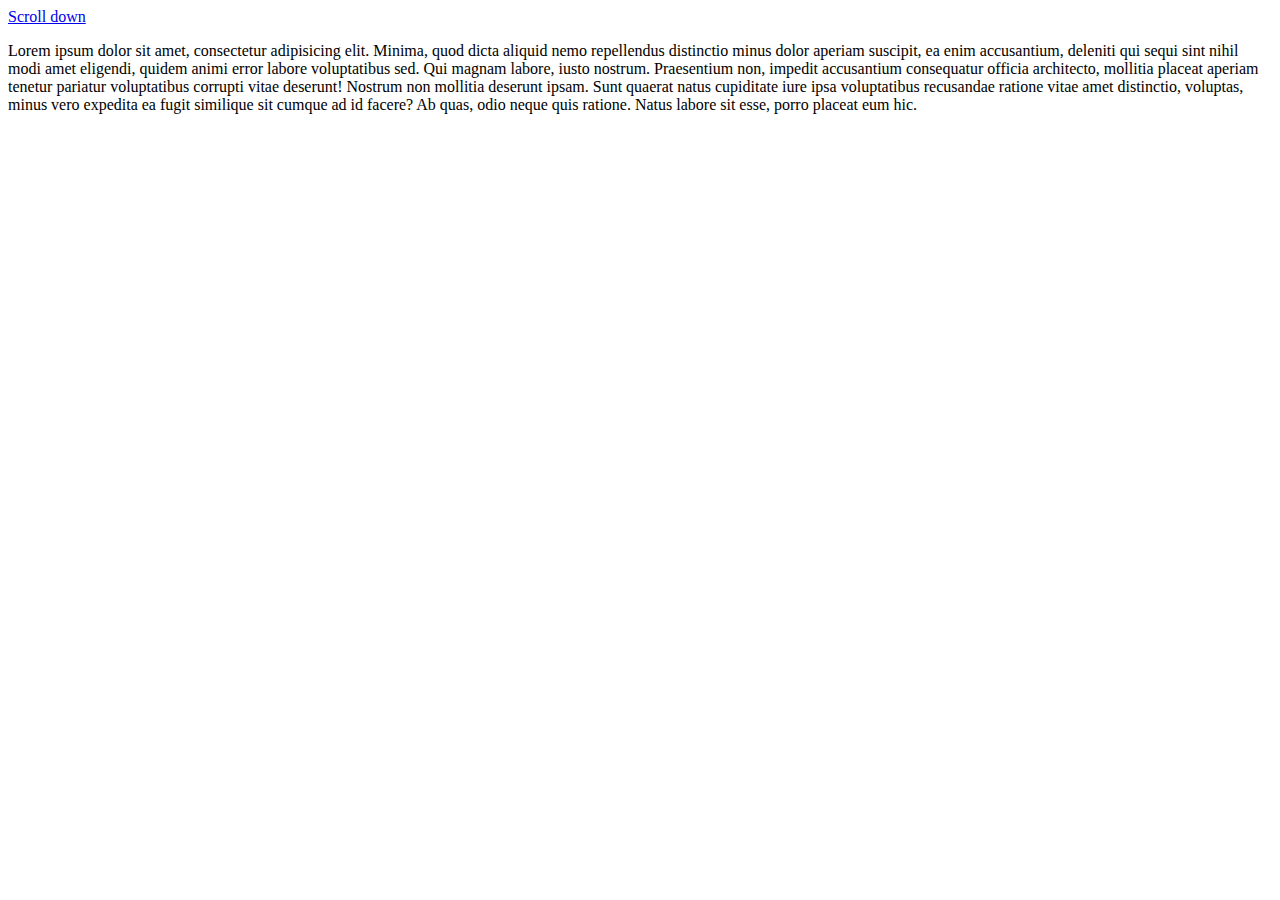
==== project-1.html @ 5540a8fb "initial commit" ====
<!DOCTYPE html>
<html lang="en" class="no-js">
  <head>
    <meta charset="UTF-8" />
    <meta name="viewport" content="width=device-width, initial-scale=1" />

    <link rel="stylesheet" href="css/reset.css" />
    <!-- CSS reset -->
    <link rel="stylesheet" href="css/style.css" />
    <!-- Resource style -->

    <title>Project 1 | CodyHouse</title>
  </head>
  <body>
    <main class="cd-image-mask-effect">
      <section
        class="project-1 cd-project-mask project-selected content-visible center-title"
      >
        <div class="featured-image"></div>

        <a href="#0" class="cd-scroll cd-img-replace">Scroll down</a>

        <div class="cd-project-info">
          <div class="content-wrapper">
            <p>
              Lorem ipsum dolor sit amet, consectetur adipisicing elit. Minima,
              quod dicta aliquid nemo repellendus distinctio minus dolor aperiam
              suscipit, ea enim accusantium, deleniti qui sequi sint nihil modi
              amet eligendi, quidem animi error labore voluptatibus sed. Qui
              magnam labore, iusto nostrum. Praesentium non, impedit accusantium
              consequatur officia architecto, mollitia placeat aperiam tenetur
              pariatur voluptatibus corrupti vitae deserunt! Nostrum non
              mollitia deserunt ipsam. Sunt quaerat natus cupiditate iure ipsa
              voluptatibus recusandae ratione vitae amet distinctio, voluptas,
              minus vero expedita ea fugit similique sit cumque ad id facere? Ab
              quas, odio neque quis ratione. Natus labore sit esse, porro
              placeat eum hic.
            </p>
          </div>
        </div>
      </section>
    </main>

    <script src="https://ajax.googleapis.com/ajax/libs/jquery/3.0.0/jquery.min.js"></script>
    <script>
      if (!window.jQuery)
        document.write('<script src="js/jquery-3.0.0.min.js"><\/script>');
    </script>
    <script src="js/main.js"></script>
    <!-- Resource jQuery -->
  </body>
</html>
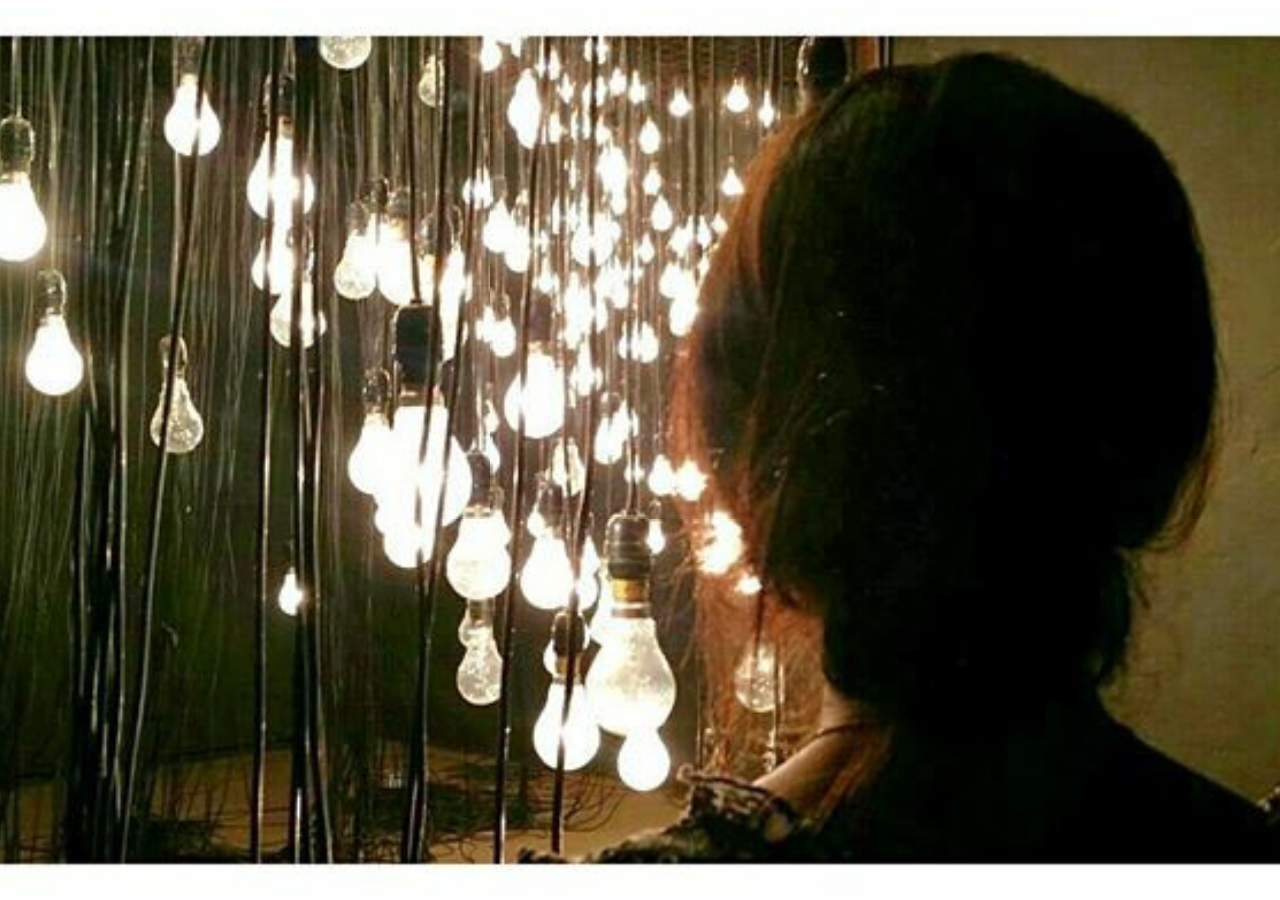
==== commit b8d194bc: "'finished'" ====
--- a/project-1.html
+++ b/project-1.html
@@ -3,13 +3,14 @@
   <head>
     <meta charset="UTF-8" />
     <meta name="viewport" content="width=device-width, initial-scale=1" />
+    <link href="https://fonts.googleapis.com/css?family=Josefin+Sans:400,400i,600,600i,700" rel="stylesheet">
 
+    <link rel="stylesheet" href="css/bootstrap.min.css"/>
+    <link rel="stylesheet" href="css/font-awesome.min.css"/>
+    <link rel="stylesheet" href="css/magnific-popup.css"/>
     <link rel="stylesheet" href="css/reset.css" />
-    <!-- CSS reset -->
     <link rel="stylesheet" href="css/style.css" />
-    <!-- Resource style -->
-
-    <title>Project 1 | CodyHouse</title>
+    <title>Present</title>
   </head>
   <body>
     <main class="cd-image-mask-effect">
@@ -22,20 +23,16 @@
 
         <div class="cd-project-info">
           <div class="content-wrapper">
-            <p>
-              Lorem ipsum dolor sit amet, consectetur adipisicing elit. Minima,
-              quod dicta aliquid nemo repellendus distinctio minus dolor aperiam
-              suscipit, ea enim accusantium, deleniti qui sequi sint nihil modi
-              amet eligendi, quidem animi error labore voluptatibus sed. Qui
-              magnam labore, iusto nostrum. Praesentium non, impedit accusantium
-              consequatur officia architecto, mollitia placeat aperiam tenetur
-              pariatur voluptatibus corrupti vitae deserunt! Nostrum non
-              mollitia deserunt ipsam. Sunt quaerat natus cupiditate iure ipsa
-              voluptatibus recusandae ratione vitae amet distinctio, voluptas,
-              minus vero expedita ea fugit similique sit cumque ad id facere? Ab
-              quas, odio neque quis ratione. Natus labore sit esse, porro
-              placeat eum hic.
-            </p>
+            <section class="intro-section">
+              <div class="container text-center" >
+                <div class="row">
+                  <div class="col-xl-10 offset-xl-1" style="padding:0;">
+                    <h2 class="section-title">Count not the candles… <br/><span>see the lights they give.</span></h2>
+                    <h2 class="section-title"> Count not the years, <br/><span>but the life you live.</span></h2>
+                  </div>
+                </div>
+              </div>
+            </section>
           </div>
         </div>
       </section>
--- a/css/style.css
+++ b/css/style.css
@@ -0,0 +1,1339 @@
+/* -------------------------------- 
+
+Primary style
+
+-------------------------------- */
+*, *::after, *::before {
+  box-sizing: border-box;
+}
+
+html {
+  font-size: 62.5%;
+}
+
+body {
+  font-size: 1.6rem;
+  font-family: "Roboto", sans-serif;
+  color: #0f293d;
+  background-color: white;
+  -webkit-font-smoothing: antialiased;
+  -moz-osx-font-smoothing: grayscale;
+}
+
+a {
+  color: #f6f9e7;
+  text-decoration: none;
+}
+
+img {
+  max-width: 100%;
+}
+
+.cd-img-replace {
+  /* replace text with image */
+  color: transparent;
+  white-space: nowrap;
+  text-indent: 100%;
+  overflow: hidden;
+}
+
+/* -------------------------------- 
+
+Main Components 
+
+-------------------------------- */
+.cd-image-mask-effect {
+  min-height: 100vh;
+}
+
+.cd-project-mask {
+  position: relative;
+  height: 100vh;
+  width: 100%;
+  overflow: hidden;
+}
+
+.cd-project-mask h1 {
+  position: absolute;
+  z-index: 1;
+  top: 5%;
+  left: 5%;
+  font-size: 2.4rem;
+  font-weight: 300;
+  -webkit-transition: opacity .4s;
+  transition: opacity .4s;
+}
+
+.cd-project-mask.center-title h1 {
+  /* this class is used to center the project title when a project is active */
+  left: 50%;
+  top: 50%;
+  bottom: auto;
+  right: auto;
+  -webkit-transform: translateX(-50%) translateY(-50%);
+      -ms-transform: translateX(-50%) translateY(-50%);
+          transform: translateX(-50%) translateY(-50%);
+  color: white;
+}
+
+.project-view .cd-project-mask:not(.project-selected) {
+  /* the project-view class is added to the .cd-image-mask-effect element when a project is selected - hide all not selected projects */
+  position: absolute;
+  top: 0;
+  left: 0;
+  opacity: 0;
+  visibility: hidden;
+}
+
+.cd-project-mask .featured-image,
+.cd-project-mask .mask {
+  /* Force hardware acceleration */
+  -webkit-transform: translateZ(0);
+          transform: translateZ(0);
+  -webkit-backface-visibility: hidden;
+          backface-visibility: hidden;
+  will-change: transform, opacity;
+}
+
+.cd-project-mask .featured-image {
+  /* project intro image */
+  position: absolute;
+  left: 50%;
+  top: 50%;
+  bottom: auto;
+  right: auto;
+  -webkit-transform: translateX(-50%) translateY(-50%);
+      -ms-transform: translateX(-50%) translateY(-50%);
+          transform: translateX(-50%) translateY(-50%);
+  height: 100%;
+  width: 100%;
+  background: url(../img/img-01.jpg) no-repeat center center;
+  background-size: cover;
+}
+
+.cd-project-mask .mask {
+  position: absolute;
+  left: 50%;
+  top: 50%;
+  bottom: auto;
+  right: auto;
+  -webkit-transform: translateX(-50%) translateY(-50%);
+      -ms-transform: translateX(-50%) translateY(-50%);
+          transform: translateX(-50%) translateY(-50%);
+  width: 300px;
+  height: 300px;
+}
+
+.cd-project-mask .mask img {
+  display: block;
+}
+
+.cd-project-mask .mask .mask-border {
+  /* this is used to create a frame around the mask */
+  position: absolute;
+}
+
+.cd-project-mask .mask .mask-border-top,
+.cd-project-mask .mask .mask-border-bottom {
+  /* this is used to create a frame around the mask */
+  height: calc(50vh - 150px + 10px);
+  width: 100vw;
+  left: 50%;
+  right: auto;
+  -webkit-transform: translateX(-50%);
+      -ms-transform: translateX(-50%);
+          transform: translateX(-50%);
+}
+
+.cd-project-mask .mask .mask-border-top {
+  bottom: calc(100% - 10px);
+}
+
+.cd-project-mask .mask .mask-border-bottom {
+  top: calc(100% - 10px);
+}
+
+.cd-project-mask .mask .mask-border-left,
+.cd-project-mask .mask .mask-border-right {
+  /* this is used to create a frame around the mask */
+  height: 100vh;
+  width: calc(50vw - 150px + 10px);
+  top: 50%;
+  bottom: auto;
+  -webkit-transform: translateY(-50%);
+      -ms-transform: translateY(-50%);
+          transform: translateY(-50%);
+}
+
+.cd-project-mask .mask .mask-border-left {
+  left: calc(100% - 10px);
+}
+
+.cd-project-mask .mask .mask-border-right {
+  right: calc(100% - 10px);
+}
+
+.cd-project-mask .project-trigger,
+.cd-project-mask .project-close {
+  position: absolute;
+  z-index: 3;
+  right: 5%;
+}
+
+.cd-project-mask .project-trigger {
+  bottom: 10%;
+  color: #0f293d;
+  font-family: "Lora", serif;
+  font-style: italic;
+  font-weight: bold;
+  text-decoration: underline;
+  -webkit-transition: opacity .4s;
+  transition: opacity .4s;
+}
+
+.cd-project-mask .project-trigger:hover {
+  opacity: .8;
+}
+
+.cd-project-mask .project-close {
+  /* this is the 'X' icon - visible when a project has been selected */
+  top: 24px;
+  height: 48px;
+  width: 48px;
+  border-radius: 50%;
+  background: rgba(0, 0, 0, 0.6);
+  -webkit-transform: scale(0);
+      -ms-transform: scale(0);
+          transform: scale(0);
+  -webkit-transition: -webkit-transform .3s;
+  transition: -webkit-transform .3s;
+  transition: transform .3s;
+  transition: transform .3s, -webkit-transform .3s;
+}
+
+.cd-project-mask .project-close:hover {
+  background: black;
+}
+
+.cd-project-mask .project-close::after, .cd-project-mask .project-close::before {
+  /* the 'X' lines */
+  content: '';
+  position: absolute;
+  width: 18px;
+  height: 2px;
+  top: 50%;
+  left: 50%;
+  background: white;
+}
+
+.cd-project-mask .project-close::before {
+  -webkit-transform: translateX(-50%) translateY(-50%) rotate(45deg);
+      -ms-transform: translateX(-50%) translateY(-50%) rotate(45deg);
+          transform: translateX(-50%) translateY(-50%) rotate(45deg);
+}
+
+.cd-project-mask .project-close::after {
+  -webkit-transform: translateX(-50%) translateY(-50%) rotate(-45deg);
+      -ms-transform: translateX(-50%) translateY(-50%) rotate(-45deg);
+          transform: translateX(-50%) translateY(-50%) rotate(-45deg);
+}
+
+.cd-project-mask.project-selected .project-trigger {
+  /* hide .project-trigger when a project has been selected */
+  opacity: 0;
+  visibility: hidden;
+}
+
+.cd-project-mask.project-selected .project-close {
+  /* show the 'X' icon when a project has been selected */
+  -webkit-transform: scale(1);
+      -ms-transform: scale(1);
+          transform: scale(1);
+  -webkit-transition: background .3s, -webkit-transform .3s .6s;
+  transition: background .3s, -webkit-transform .3s .6s;
+  transition: transform .3s .6s, background .3s;
+  transition: transform .3s .6s, background .3s, -webkit-transform .3s .6s;
+}
+
+.cd-project-mask.project-selected .featured-image {
+  -webkit-transform: translateX(-50%) translateY(-50%) scale(1.15);
+      -ms-transform: translateX(-50%) translateY(-50%) scale(1.15);
+          transform: translateX(-50%) translateY(-50%) scale(1.15);
+  -webkit-transition: -webkit-transform .6s;
+  transition: -webkit-transform .6s;
+  transition: transform .6s;
+  transition: transform .6s, -webkit-transform .6s;
+}
+
+.cd-project-mask.project-selected .mask {
+  /* mask scale value is set using js */
+  opacity: 0;
+  -webkit-transition: opacity .3s .3s, -webkit-transform .6s 0s;
+  transition: opacity .3s .3s, -webkit-transform .6s 0s;
+  transition: transform .6s 0s, opacity .3s .3s;
+  transition: transform .6s 0s, opacity .3s .3s, -webkit-transform .6s 0s;
+  -webkit-transition-timing-function: cubic-bezier(0.59, 0.05, 0.82, 0.13);
+          transition-timing-function: cubic-bezier(0.59, 0.05, 0.82, 0.13);
+}
+
+.cd-project-mask.scaling-down.project-selected .project-close {
+  /* the scaling-down class is added to the project when the user closes it */
+  -webkit-transform: scale(0);
+      -ms-transform: scale(0);
+          transform: scale(0);
+  -webkit-transition: -webkit-transform .3s 0s;
+  transition: -webkit-transform .3s 0s;
+  transition: transform .3s 0s;
+  transition: transform .3s 0s, -webkit-transform .3s 0s;
+}
+
+.cd-project-mask.scaling-down.project-selected .featured-image {
+  /* the scaling-down class is added to the project when the user closes it */
+  -webkit-transform: translateX(-50%) translateY(-50%);
+      -ms-transform: translateX(-50%) translateY(-50%);
+          transform: translateX(-50%) translateY(-50%);
+  -webkit-transition: -webkit-transform 1s;
+  transition: -webkit-transform 1s;
+  transition: transform 1s;
+  transition: transform 1s, -webkit-transform 1s;
+}
+
+.cd-project-mask.scaling-down.project-selected .mask {
+  /* the scaling-down class is added to the project when the user closes it */
+  opacity: 1;
+  -webkit-transition: opacity .3s, -webkit-transform 1s 0s;
+  transition: opacity .3s, -webkit-transform 1s 0s;
+  transition: transform 1s 0s, opacity .3s;
+  transition: transform 1s 0s, opacity .3s, -webkit-transform 1s 0s;
+  -webkit-transition-timing-function: cubic-bezier(0.08, 0.37, 0.13, 0.99);
+          transition-timing-function: cubic-bezier(0.08, 0.37, 0.13, 0.99);
+}
+
+.cd-project-mask.no-transition .mask {
+  /* the no-transition class is used during window resize - remove transition while resetting mask scale */
+  -webkit-transition: none;
+  transition: none;
+}
+
+.cd-project-mask.dark-bg h1, .cd-project-mask.dark-bg .project-trigger {
+  color: white;
+}
+
+@media only screen and (max-height: 390px) {
+  .cd-project-mask .mask {
+    width: 76vh;
+    height: 76vh;
+  }
+  .cd-project-mask .mask .mask-border-top, .cd-project-mask .mask .mask-border-bottom {
+    /* height -> 50vh - 38vh + 10px */
+    height: calc(12vh + 10px);
+  }
+  .cd-project-mask .mask .mask-border-left, .cd-project-mask .mask .mask-border-right {
+    width: calc(50vw - 38vh + 10px);
+  }
+}
+
+@media only screen and (min-width: 768px) {
+  .cd-project-mask h1 {
+    font-size: 3rem;
+  }
+  .cd-project-mask .mask {
+    width: 480px;
+    height: 480px;
+  }
+  .cd-project-mask .mask .mask-border-top, .cd-project-mask .mask .mask-border-bottom {
+    height: calc(50vh - 240px  + 10px);
+  }
+  .cd-project-mask .mask .mask-border-left, .cd-project-mask .mask .mask-border-right {
+    width: calc(50vw - 240px  + 10px);
+  }
+  .cd-project-mask .project-trigger {
+    font-size: 2rem;
+  }
+}
+
+@media only screen and (min-width: 768px) and (max-height: 630px) {
+  .cd-project-mask .mask {
+    width: 76vh;
+    height: 76vh;
+  }
+  .cd-project-mask .mask .mask-border-top, .cd-project-mask .mask .mask-border-bottom {
+    /* height -> 50vh - 38vh + 10px */
+    height: calc(12vh + 10px);
+  }
+  .cd-project-mask .mask .mask-border-left, .cd-project-mask .mask .mask-border-right {
+    width: calc(50vw - 38vh + 10px);
+  }
+}
+
+@media only screen and (min-width: 1170px) {
+  .cd-project-mask h1 {
+    font-size: 4.3rem;
+  }
+  .cd-project-mask.center-title h1 {
+    font-size: 6rem;
+  }
+  .cd-project-mask .mask {
+    width: 640px;
+    height: 640px;
+  }
+  .cd-project-mask .mask .mask-border-top, .cd-project-mask .mask .mask-border-bottom {
+    height: calc(50vh - 320px  + 10px);
+  }
+  .cd-project-mask .mask .mask-border-left, .cd-project-mask .mask .mask-border-right {
+    width: calc(50vw - 320px  + 10px);
+  }
+  .cd-project-mask .project-trigger {
+    font-size: 2.4rem;
+  }
+}
+
+@media only screen and (min-width: 1170px) and (max-height: 840px) {
+  .cd-project-mask .mask {
+    width: 76vh;
+    height: 76vh;
+  }
+  .cd-project-mask .mask .mask-border-top, .cd-project-mask .mask .mask-border-bottom {
+    /* height -> 50vh - 38vh + 10px */
+    height: calc(12vh + 10px);
+  }
+  .cd-project-mask .mask .mask-border-left, .cd-project-mask .mask .mask-border-right {
+    width: calc(50vw - 38vh + 10px);
+  }
+}
+
+.cd-project-mask.project-1 {
+  background-color: #a6dad3;
+}
+
+.cd-project-mask.project-1 .mask-border {
+  background-color: #a6dad3;
+}
+
+.cd-project-mask.project-2 {
+  background-color: #f6f9e7;
+}
+
+.cd-project-mask.project-2 .mask-border {
+  background-color: #f6f9e7;
+}
+
+.cd-project-mask.project-2 .featured-image {
+  background-image: url(../img/img-02.jpg);
+}
+
+.cd-project-mask.project-3 {
+  background-color: #ff8d78;
+}
+
+.cd-project-mask.project-3 .mask-border {
+  background-color: #ff8d78;
+}
+
+.cd-project-mask.project-3 .featured-image {
+  background-image: url(../img/img-03.jpg);
+}
+
+.cd-project-mask.project-4 {
+  background-color: #ea5056;
+}
+
+.cd-project-mask.project-4 .mask-border {
+  background-color: #ea5056;
+}
+
+.cd-project-mask.project-4 .featured-image {
+  background-image: url(../img/img-04.jpg);
+}
+
+.cd-project-mask.project-5 {
+  background-color: #0f293d;
+}
+
+.cd-project-mask.project-5 .mask-border {
+  background-color: #0f293d;
+}
+
+.cd-project-mask.project-5 .featured-image {
+  background-image: url(../img/img-05.jpg);
+}
+
+.cd-scroll {
+  /* scroll down arrow */
+  position: fixed;
+  z-index: 3;
+  top: calc(100% - 100px);
+  left: 50%;
+  right: auto;
+  -webkit-transform: translateX(-50%);
+      -ms-transform: translateX(-50%);
+          transform: translateX(-50%);
+  height: 48px;
+  width: 48px;
+  background: transparent url(../img/cd-arrow.svg) no-repeat center center;
+  opacity: 0;
+  visibility: hidden;
+  -webkit-transition: opacity .4s, visibility .4s;
+  transition: opacity .4s, visibility .4s;
+}
+
+.content-visible .cd-scroll {
+  opacity: 1;
+  visibility: visible;
+  -webkit-animation: cd-translate 1.2s 1s;
+          animation: cd-translate 1.2s 1s;
+  -webkit-animation-iteration-count: 2;
+          animation-iteration-count: 2;
+  -webkit-transition: opacity .4s .6s, visibility .4s .6s;
+  transition: opacity .4s .6s, visibility .4s .6s;
+}
+
+.scrolling .cd-scroll {
+  opacity: 0;
+  visibility: hidden;
+}
+
+.cd-project-info {
+  /* project content */
+  position: absolute;
+  z-index: 2;
+  top: 0;
+  left: 0;
+  width: 100%;
+  height: 100%;
+  overflow: auto;
+  opacity: 0;
+  visibility: hidden;
+  -webkit-transition: opacity .4s, visibility .4s;
+  transition: opacity .4s, visibility .4s;
+}
+
+.cd-project-info::before {
+  /* use to push the .content-wrapper below the project image */
+  content: '';
+  display: block;
+  height: 100%;
+  width: 100%;
+  pointer-events: none;
+}
+
+.cd-project-info .content-wrapper {
+  position: relative;
+  z-index: 2;
+  padding: 2em 0 3em;
+  background-color: white;
+}
+
+.cd-project-info .content-wrapper > * {
+  width: 90%;
+  margin: 0 auto;
+  color: #4b5f6e;
+  font-weight: 400;
+}
+
+.cd-project-info .content-wrapper p {
+  margin-bottom: 2em;
+  line-height: 1.6;
+}
+
+.content-visible .cd-project-info {
+  -webkit-overflow-scrolling: touch;
+  opacity: 1;
+  visibility: visible;
+  -webkit-transition: opacity 0s, visibility 0s;
+  transition: opacity 0s, visibility 0s;
+}
+
+@media only screen and (min-width: 1170px) {
+  .cd-project-info .content-wrapper {
+    padding: 4em 0;
+  }
+  .cd-project-info .content-wrapper > * {
+    font-size: 2rem;
+    line-height: 1.8;
+  }
+}
+
+/* -------------------------------- 
+
+Keyframes 
+
+-------------------------------- */
+@-webkit-keyframes cd-translate {
+  0%, 100% {
+    -webkit-transform: translateX(-50%);
+            transform: translateX(-50%);
+  }
+  50% {
+    -webkit-transform: translateY(10px) translateX(-50%);
+            transform: translateY(10px) translateX(-50%);
+  }
+}
+@keyframes cd-translate {
+  0%, 100% {
+    -webkit-transform: translateX(-50%);
+            transform: translateX(-50%);
+  }
+  50% {
+    -webkit-transform: translateY(10px) translateX(-50%);
+            transform: translateY(10px) translateX(-50%);
+  }
+}
+
+
+/* =================================
+------------------------------------
+  Riddle - Portfolio
+  Version: 1.0
+ ------------------------------------ 
+ ====================================*/
+
+/*----------------------------------------*/
+/* Template default CSS
+/*----------------------------------------*/
+
+html,
+body {
+  height: 100%;
+  font-family: 'Josefin Sans', sans-serif;
+}
+
+h1,
+h2,
+h3,
+h4,
+h5,
+h6 {
+  color: #001418;
+  margin: 0;
+  font-weight: 600;
+  font-family: 'Josefin Sans', sans-serif;
+}
+
+p {
+  font-size: 18px;
+  color: #979797;
+  line-height: 1.8;
+}
+
+img {
+  max-width: 100%;
+}
+
+input:focus,
+select:focus,
+button:focus,
+textarea:focus {
+  outline: none;
+}
+
+a:hover,
+a:focus {
+  text-decoration: none;
+  outline: none;
+}
+
+ul,
+ol {
+  padding: 0;
+  margin: 0;
+}
+
+/*------------------------
+  Helper css
+--------------------------*/
+.body-pad {
+  padding: 0 40px;
+}
+
+.spad {
+  padding: 100px 0;
+}
+
+.pt100 {
+  padding-top: 100px;
+}
+
+.set-bg {
+  background-repeat: no-repeat;
+  background-size: cover;
+}
+
+.section-title {
+  font-size: 60px;
+}
+
+.section-title span {
+  color: #979797;
+}
+
+/*------------------------
+  Common Elements
+--------------------------*/
+.element {
+  margin-bottom: 100px;
+}
+
+.element:last-child {
+  margin-bottom: 0;
+}
+
+/*=== Preloder ===*/
+#preloder {
+  position: fixed;
+  width: 100%;
+  height: 100%;
+  top: 0;
+  left: 0;
+  z-index: 999999;
+  background: #fff;
+}
+
+.loader {
+  width: 30px;
+  height: 30px;
+  border: 3px solid #000;
+  position: absolute;
+  top: 50%;
+  left: 50%;
+  margin-top: -13px;
+  margin-left: -13px;
+  border-radius: 60px;
+  border-left-color: transparent;
+  animation: loader 0.8s linear infinite;
+  -webkit-animation: loader 0.8s linear infinite;
+}
+
+@keyframes loader {
+  0% {
+    -webkit-transform: rotate(0deg);
+            transform: rotate(0deg);
+  }
+  50% {
+    -webkit-transform: rotate(180deg);
+            transform: rotate(180deg);
+  }
+  100% {
+    -webkit-transform: rotate(360deg);
+            transform: rotate(360deg);
+  }
+}
+
+@-webkit-keyframes loader {
+  0% {
+    -webkit-transform: rotate(0deg);
+  }
+  50% {
+    -webkit-transform: rotate(180deg);
+  }
+  100% {
+    -webkit-transform: rotate(360deg);
+  }
+}
+
+/*=== Buttons ===*/
+.site-btn {
+  display: inline-block;
+  font-size: 14px;
+  min-width: 140px;
+  text-align: center;
+  padding: 15px 10px;
+  position: relative;
+  color: #fff;
+  border: none;
+  background-color: #000;
+  margin-right: 15px;
+  z-index: 1;
+}
+
+.site-btn.btn-fade {
+  background-color: #979797;
+}
+
+.site-btn.btn-line {
+  background: none;
+  border: 2px solid #000;
+  color: #000;
+  padding: 13px 10px;
+}
+
+.site-btn.btn-line:hover {
+  color: #000;
+}
+
+.site-btn.btn-line-fade {
+  background: none;
+  border: 2px solid #979797;
+  color: #979797;
+  padding: 13px 10px;
+}
+
+.site-btn.btn-line-fade:hover {
+  color: #979797;
+}
+
+.site-btn:hover {
+  color: #fff;
+}
+
+/*===  Accordion  ===*/
+.accordion-area .panel {
+  margin-bottom: 30px;
+}
+
+.accordion-area .panel-header {
+  background: #000;
+  color: #fff;
+  display: block;
+  padding: 12px 50px;
+  padding-left: 30px;
+  font-size: 14px;
+  font-weight: 600;
+  position: relative;
+  border: 2px solid #000;
+  -webkit-transition: all 0.4s ease-out 0s;
+  -o-transition: all 0.4s ease-out 0s;
+  transition: all 0.4s ease-out 0s;
+}
+
+.accordion-area .panel-header.active {
+  background: transparent;
+  color: #000;
+}
+
+.accordion-area .panel-header.active .panel-link:after {
+  content: "-";
+  color: #000;
+}
+
+.accordion-area .panel-header.active .panel-link.collapsed:after {
+  content: "+";
+}
+
+.accordion-area .panel-link {
+  position: absolute;
+  right: 0;
+  top: 0;
+  height: 100%;
+  width: 50px;
+  border: none;
+  cursor: pointer;
+  background: transparent;
+}
+
+.accordion-area .panel-body p {
+  font-size: 14px;
+  margin-bottom: 0;
+  padding-top: 25px;
+}
+
+.accordion-area .panel-body {
+  padding: 0 5px;
+}
+
+.accordion-area .panel-link:after {
+  content: "+";
+  position: absolute;
+  left: 50%;
+  font-size: 16px;
+  font-weight: 700;
+  top: 50%;
+  color: #fff;
+  line-height: 16px;
+  margin-top: -8px;
+  margin-left: -4px;
+}
+
+/*===  Tab  ===*/
+.tab-element .nav-tabs {
+  border-bottom: none;
+  margin-bottom: 35px;
+}
+
+.tab-element .nav-tabs .nav-link {
+  border: 2px solid #000;
+  background: #000;
+  border-radius: 0;
+  margin-right: 10px;
+  font-size: 14px;
+  font-weight: 500;
+  color: #222;
+  padding: 15px 40px;
+  min-width: 118px;
+  font-size: 16px;
+  color: #fff;
+  margin-bottom: 10px;
+}
+
+.tab-element .nav-tabs .nav-item:last-child .nav-link {
+  margin-right: 0;
+}
+
+.tab-element .nav-tabs .nav-link.active {
+  background: transparent;
+  color: #000;
+}
+
+.tab-element .tab-pane h4 {
+  font-size: 18px;
+  margin: 25px 0 20px;
+}
+
+.tab-element .tab-pane p {
+  font-size: 14px;
+}
+
+.circle-progress {
+  text-align: center;
+  position: relative;
+}
+
+.circle-progress canvas {
+  -webkit-transform: rotate(90deg);
+  -ms-transform: rotate(90deg);
+  transform: rotate(90deg);
+}
+
+.circle-progress .progress-info {
+  position: absolute;
+  width: 100%;
+  top: 30%;
+}
+
+.circle-progress .progress-info h2 {
+  font-size: 36px;
+}
+
+.circle-progress .progress-info p {
+  color: #979797;
+  font-size: 16px;
+  line-height: normal;
+}
+
+/*===  Icon Box  ===*/
+.icon-box {
+  display: -webkit-box;
+  display: -ms-flexbox;
+  display: flex;
+}
+
+.icon-box .icon h2 {
+  font-size: 60px;
+}
+
+.icon-box .icon-box-content {
+  padding-left: 25px;
+  padding-top: 10px;
+}
+
+.icon-box .icon-box-content h3 {
+  font-size: 24px;
+  margin-bottom: 25px;
+}
+
+/*------------------------
+    Header Section
+--------------------------*/
+.header-section {
+  padding-top: 30px;
+  padding-bottom: 20px;
+  position: relative;
+}
+
+.site-logo {
+  font-size: 24px;
+  padding-top: 20px;
+}
+
+.main-menu ul {
+  list-style: none;
+}
+
+.main-menu ul li {
+  display: inline;
+}
+
+.main-menu ul li a {
+  display: inline-block;
+  font-size: 18px;
+  color: #001418;
+  margin-left: 15px;
+  margin-right: 10px;
+  padding: 20px 0 5px;
+}
+
+.header-btn {
+  float: right;
+  margin-right: 0;
+}
+
+.nav-switch {
+  display: none;
+}
+
+/*------------------------
+    Intro Section
+--------------------------*/
+.intro-section {
+  padding: 110px 0;
+}
+
+/*------------------------
+    Portfolio Section
+--------------------------*/
+.portfolio-section {
+  overflow: hidden;
+}
+
+.portfolio-filter {
+  list-style: none;
+  padding-bottom: 100px;
+}
+
+.portfolio-filter li {
+  font-size: 16px;
+  display: inline-block;
+  margin-right: 30px;
+  padding-bottom: 10px;
+  color: #979797;
+  cursor: pointer;
+}
+
+.portfolio-filter li.mixitup-control-active {
+  color: #001418;
+}
+
+.portfolios-area .gallery-block {
+  padding: 0;
+}
+
+.gallery-block {
+  position: relative;
+}
+
+.portfolio-item {
+  display: block;
+  width: 100%;
+  height: 600px;
+  background-position: center center;
+  position: relative;
+  margin-bottom: 30px;
+}
+
+.portfolio-item .pi-inner {
+  position: absolute;
+  width: 100%;
+  height: 100%;
+  left: 0;
+  top: 0;
+  background: transparent;
+  -webkit-transition: all 0.4s ease 0s;
+  -o-transition: all 0.4s ease 0s;
+  transition: all 0.4s ease 0s;
+}
+
+.portfolio-item .pi-inner h2 {
+  opacity: 0;
+  font-size: 30px;
+  font-weight: 400;
+  position: absolute;
+  left: 50px;
+  bottom: 50px;
+  color: #fff;
+  letter-spacing: 10px;
+  -webkit-transition: all 0.3s ease 0s;
+  -o-transition: all 0.3s ease 0s;
+  transition: all 0.3s ease 0s;
+}
+
+.portfolio-item:hover .pi-inner {
+  background: rgba(0, 20, 24, 0.8);
+}
+
+.portfolio-item:hover .pi-inner h2 {
+  opacity: 1;
+  letter-spacing: 0;
+}
+
+.portfolio-meta {
+  padding-bottom: 45px;
+}
+
+.portfolio-meta h2 {
+  font-size: 24px;
+}
+
+.portfolio-meta p {
+  font-size: 14px;
+  color: #a6a6a6;
+  margin-bottom: 0;
+}
+
+.portfolio-intro {
+  display: block;
+}
+
+.img-popup-warp .mfp-content {
+  opacity: 0;
+  -webkit-transform: scale(0.8);
+  -ms-transform: scale(0.8);
+  transform: scale(0.8);
+  -webkit-transition: all 0.4s;
+  -o-transition: all 0.4s;
+  transition: all 0.4s;
+}
+
+.img-popup-warp.mfp-ready .mfp-content {
+  opacity: 1;
+  -webkit-transform: scale(1);
+  -ms-transform: scale(1);
+  transform: scale(1);
+}
+
+/*------------------------
+    Footer Section
+--------------------------*/
+.footer-section {
+  padding: 110px 0;
+}
+
+.footer-section .copyright {
+  font-size: 12px;
+  color: #979797;
+}
+
+.social-links {
+  margin-top: 60px;
+  margin-bottom: 40px;
+}
+
+.social-links a {
+  color: #979797;
+  font-size: 15px;
+  margin-right: 30px;
+}
+
+.social-links a:last-child {
+  margin-right: 0;
+}
+
+/*------------------------
+    About Page
+--------------------------*/
+.pic-frame {
+  position: relative;
+  padding-left: 25px;
+  padding-bottom: 25px;
+  display: inline-block;
+}
+
+.pic-frame:after {
+  position: absolute;
+  content: "";
+  width: calc(100% - 25px);
+  height: calc(100% - 25px);
+  bottom: 0;
+  left: 0;
+  border: 2px solid #000;
+  z-index: 1;
+}
+
+.milestone {
+  margin-top: 15px;
+}
+
+.milestone h2 {
+  font-size: 60px;
+}
+
+.milestone h2 span {
+  font-size: 18px;
+  color: #979797;
+}
+
+/*------------------------
+    Blog Page
+--------------------------*/
+.blog-item {
+  margin-bottom: 70px;
+}
+
+.blog-item .read-more {
+  color: #000;
+  position: relative;
+  display: inline-block;
+  padding-bottom: 5px;
+  line-height: 18px;
+  font-size: 18px;
+}
+
+.blog-item .read-more:after {
+  position: absolute;
+  content: '';
+  width: 100%;
+  height: 2px;
+  bottom: 0;
+  left: 0;
+  background: #000;
+}
+
+.thumb {
+  margin-bottom: 30px;
+}
+
+.blog-content h2 {
+  font-size: 24px;
+  margin-bottom: 15px;
+}
+
+.blog-content .blog-meta {
+  font-size: 13px;
+  color: #979797;
+  margin-bottom: 30px;
+}
+
+.blog-content p {
+  margin-bottom: 30px;
+}
+
+/*------------------------
+    Contact Page
+--------------------------*/
+.contect-tect {
+  text-align: center;
+  margin-bottom: 70px;
+}
+
+.contect-tect h2 {
+  font-size: 24px;
+  margin-bottom: 30px;
+}
+
+.contect-tect p {
+  font-size: 17px;
+}
+
+.contact-form {
+  display: block;
+  width: 100%;
+}
+
+.contact-form input {
+  padding-left: 25px;
+  height: 60px;
+  width: 100%;
+  border: none;
+  border-bottom: 2px solid #000;
+  margin-bottom: 30px;
+  font-size: 12px;
+}
+
+.contact-form textarea {
+  padding-left: 25px;
+  height: 200px;
+  width: 100%;
+  border: none;
+  border-bottom: 2px solid #000;
+  margin-bottom: 30px;
+  font-size: 12px;
+}
+
+.contact-form ::-webkit-input-placeholder {
+  font-style: italic;
+}
+
+.contact-form :-ms-input-placeholder {
+  font-style: italic;
+}
+
+.contact-form ::-ms-input-placeholder {
+  font-style: italic;
+}
+
+.contact-form ::placeholder {
+  font-style: italic;
+}
+
+/* ===========================
+  Responsive
+==============================*/
+@media only screen and (max-width: 1448px) {
+  .home-2.container {
+    width: auto;
+  }
+}
+
+/* Medium screen : 992px. */
+@media only screen and (min-width: 992px) and (max-width: 1199px) {
+  .portfolio-item {
+    height: 450px;
+  }
+}
+
+/* Tablet :768px. */
+@media only screen and (min-width: 768px) and (max-width: 991px) {
+  .body-pad {
+    padding: 0 30px;
+  }
+  .portfolio-item {
+    height: 350px;
+  }
+}
+
+/* Large Mobile :480px. */
+@media only screen and (max-width: 767px) {
+  .body-pad {
+    padding: 0 15px;
+  }
+  .main-menu {
+    position: absolute;
+    background: #efefef;
+    width: 100%;
+    z-index: 999;
+    left: 0;
+    top: 30px;
+    padding-top: 15px;
+    display: none;
+  }
+  .main-menu ul li a {
+    padding: 10px 15px;
+    border-bottom: 1px solid #ddd;
+    display: block;
+  }
+  .main-menu ul li {
+    display: block;
+  }
+  .main-menu ul li:last-child a {
+    border-bottom: none;
+  }
+  .home-2 {
+    text-align: left;
+  }
+  .home-2 .main-menu {
+    top: 99px;
+  }
+  .nav-switch {
+    position: absolute;
+    right: 25px;
+    font-size: 30px;
+    color: #333;
+    top: 35px;
+    display: block;
+  }
+  .header-btn {
+    display: none;
+  }
+  .section-title {
+    font-size: 45px;
+  }
+  .portfolio-filter {
+    text-align: center;
+  }
+}
+
+/* small Mobile :320px. */
+@media only screen and (max-width: 479px) {
+  .section-title {
+    font-size: 30px;
+  }
+}